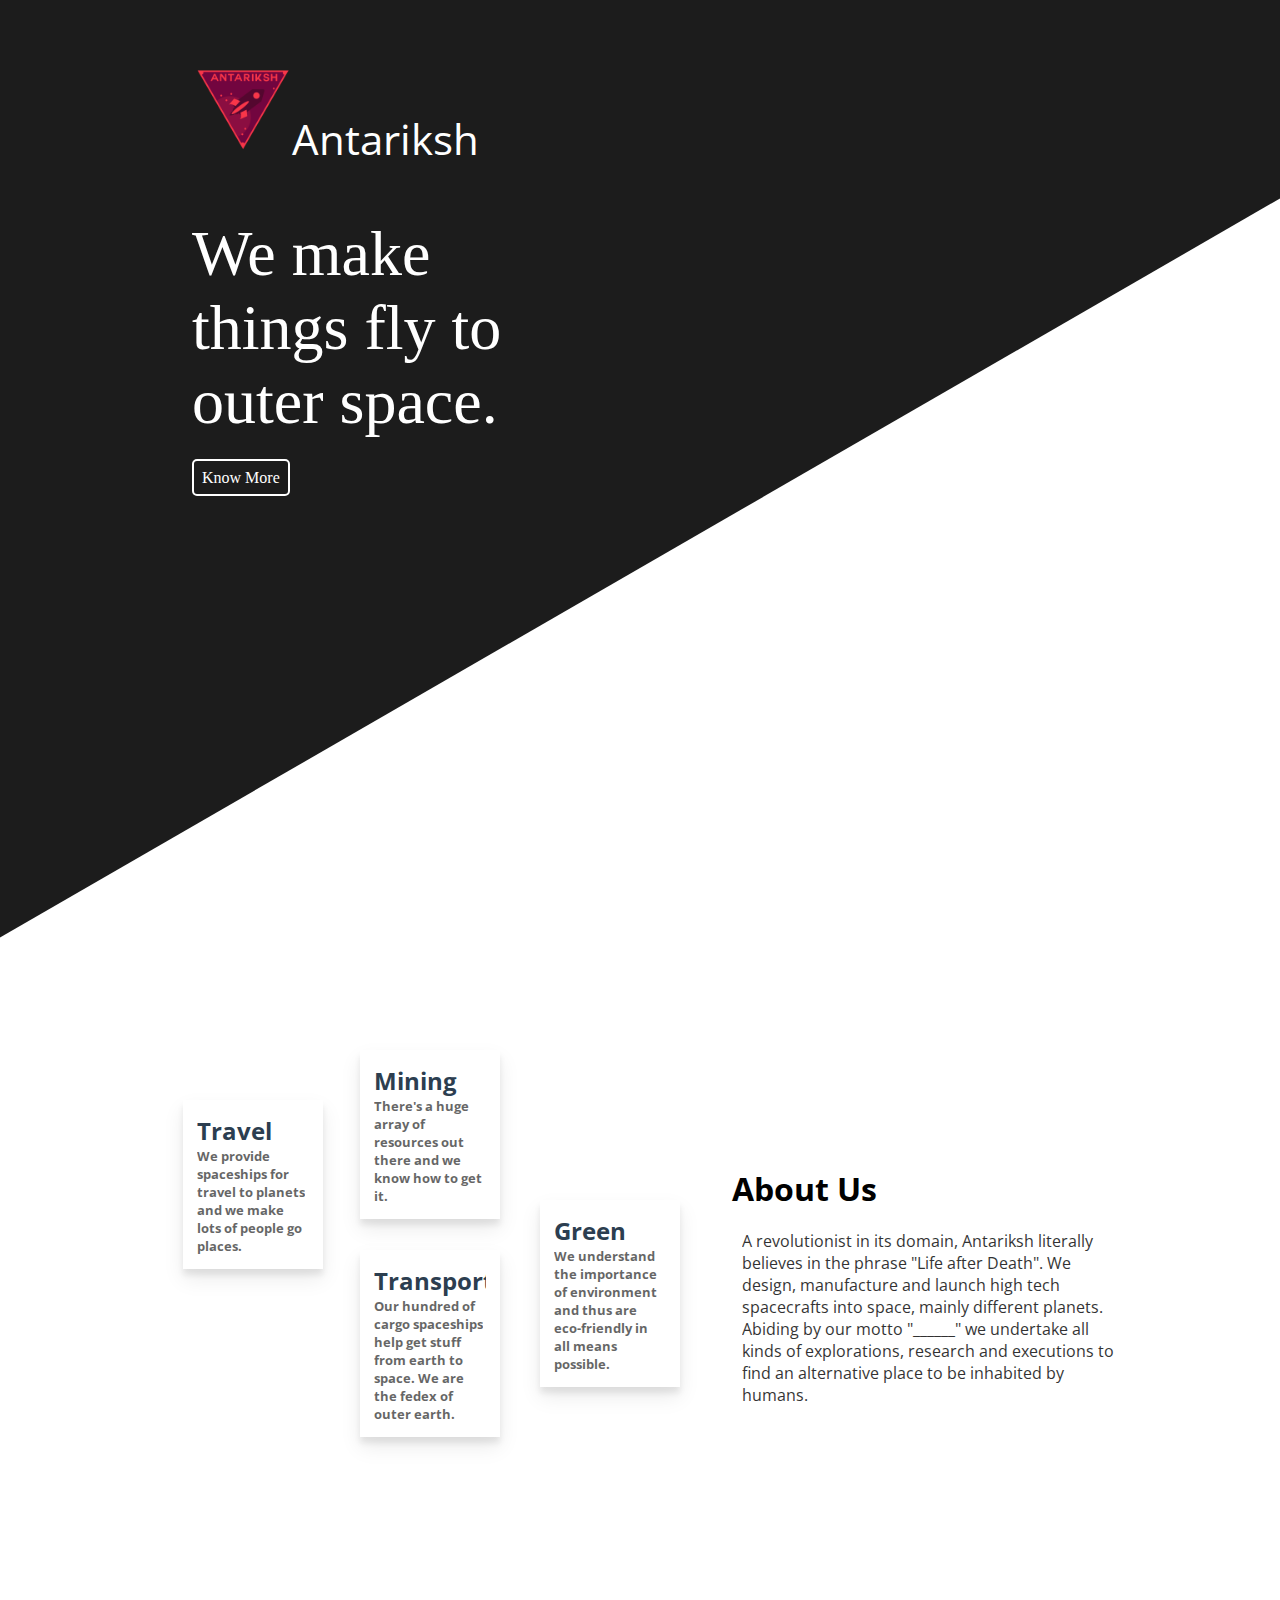
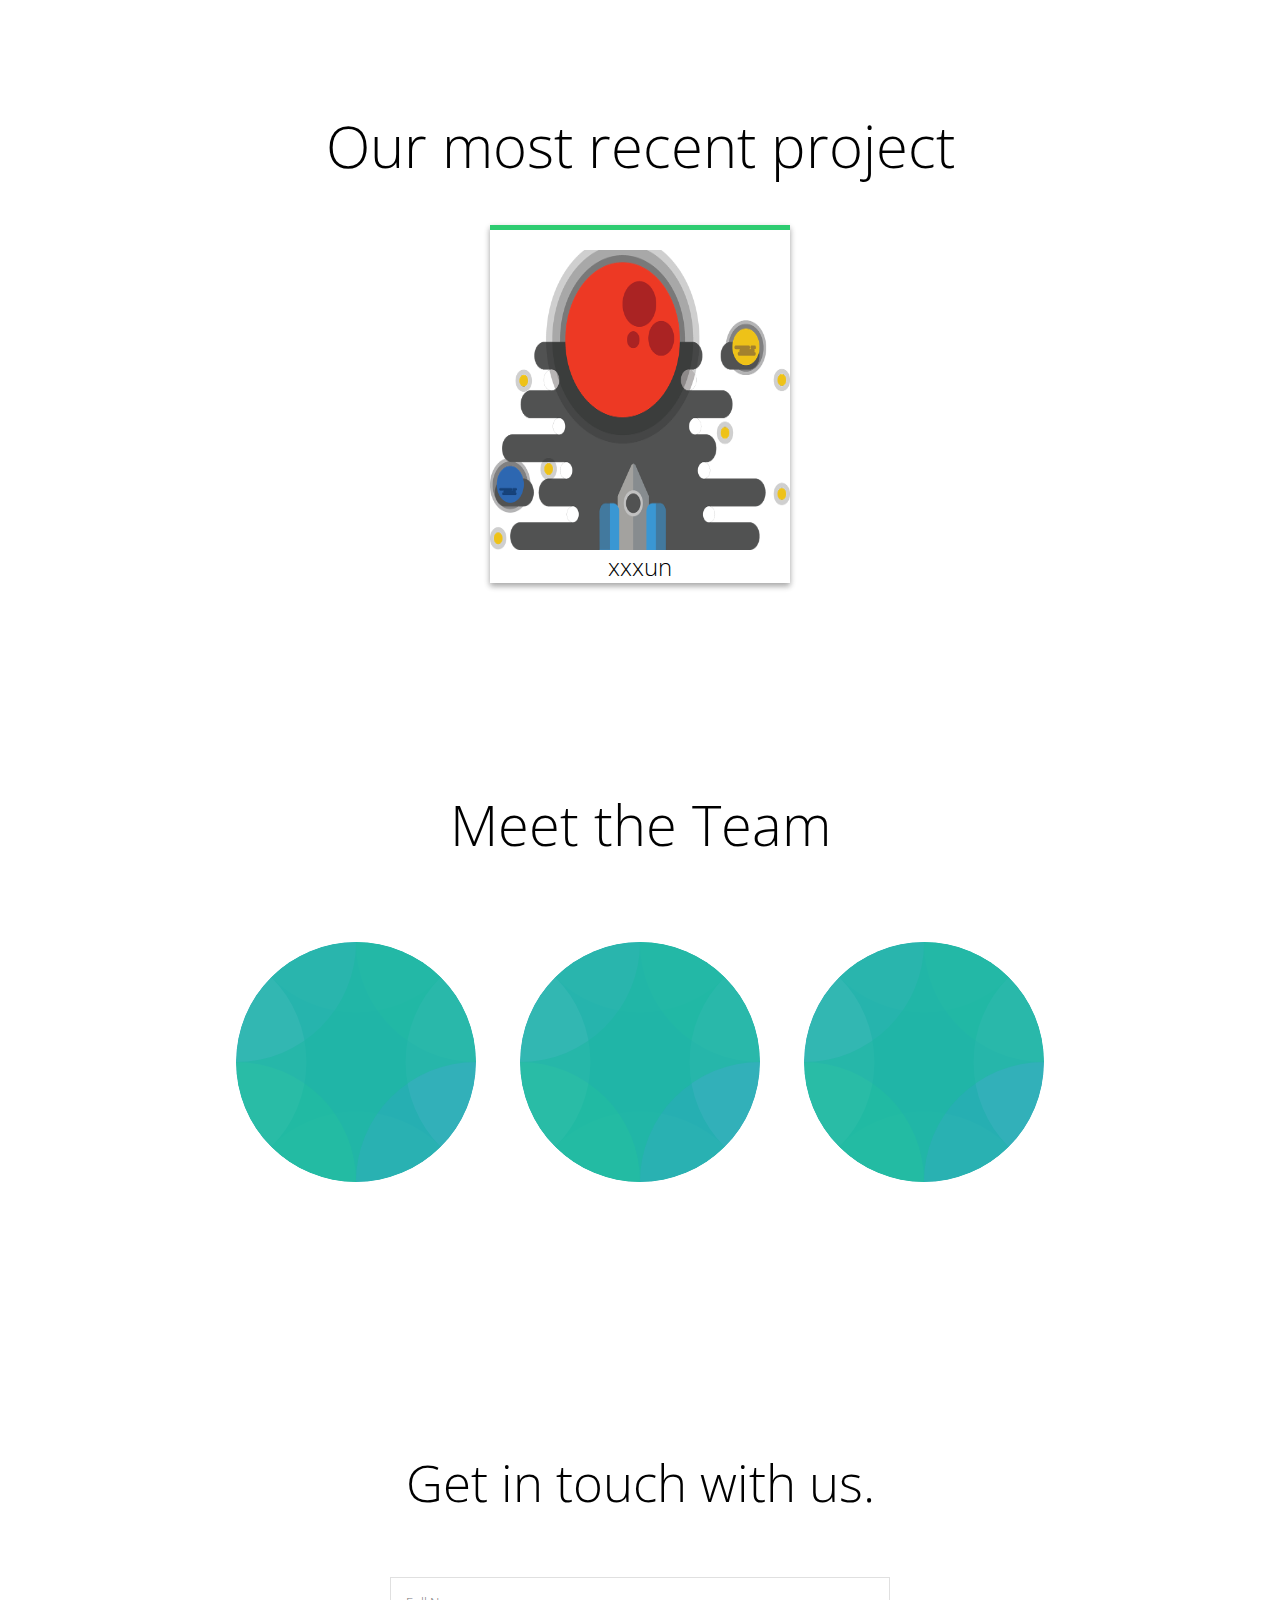
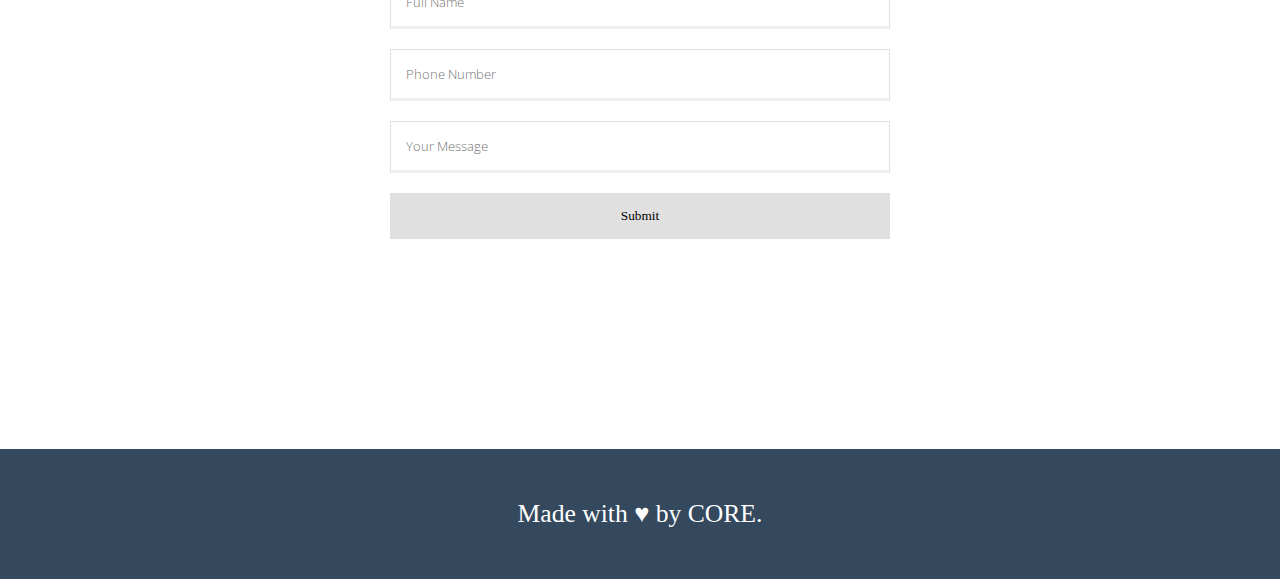
==== index.html @ 59da771d "Add files via upload" ====
<head>
	<script
			  src="https://code.jquery.com/jquery-3.2.1.min.js"
			  integrity="sha256-hwg4gsxgFZhOsEEamdOYGBf13FyQuiTwlAQgxVSNgt4="
			  crossorigin="anonymous"></script>
	<link href="https://fonts.googleapis.com/css?family=Open+Sans:100,200,300,400,500,600" rel="stylesheet">
	<link rel="stylesheet" type="text/css" href="style2.css">
</head>
<body>
	<script type="text/javascript">
	$(document).ready(function(){
 
  $("a").on('click', function(event) {
    
    if (this.hash !== "") {
    
      event.preventDefault();
      
      var hash = this.hash;

            $('html, body').animate({
        scrollTop: $(hash).offset().top
      }, 800, function(){
   
       
        window.location.hash = hash;
      });
    }
  });
});
	</script>
	
	<div class="header">
		<div class="left-part nav-ele">
		<span><img src="logo.png" height="100px" width="100px"></span>Antariksh</div>
	
	</div>
	
	<div class="main">
	
		<h1>We make <br>things fly to<br> outer space.</h1>
		<a href="#about">Know More</a>
	</div>
	
	<div class="about" align="right" id="about">
		<h1>About Us</h1>
		<p>A revolutionist in its domain, Antariksh literally believes in the phrase &quot;Life after Death&quot;. We design, manufacture and launch high tech spacecrafts into space, mainly different planets. Abiding by our motto &quot;______&quot; we undertake all kinds of explorations, research and executions to find an alternative place to be inhabited by humans.
 </p>
		<div class="text-box box1">
			<h2>Travel</h2>
			<h5>We provide spaceships for travel to planets and we make lots of people go places.</h5>
		</div>
		<div class="text-box box2">
			<h2>Transport.</h2>
			<h5>Our hundred of cargo spaceships help get stuff from earth to space. We are the fedex of outer earth.</h5>
		</div>
		<div class="text-box box3">
			<h2>Mining</h2>
			<h5>There's a huge array of resources out there and we know how to get it.</h5>
		</div>
		<div class="text-box box4">
			<h2>Green</h2>
			<h5>We understand the importance of environment and thus are eco-friendly in all means possible.</h5>
		</div>
	</div>
	<div class="project" align="center">
		
		<p class="product-heading">Our most recent project</p>
		<a href="index2.html"><div class="cards">
			<img src="art.png" height="300px" width="300px">
			<h2>xxxun</h2>
		</div></a>
		</div>
	
	<div class="team" align="center">
		<h1>Meet the Team</h1>
		<div class="row" align="center">
			<div class="person">
				<br><br><br><br>
				<h2>Tanvish Jha</h2>
				<h3>CEO</h3>
			</div>
			<div class="person">
				<br><br><br><br>
				<h2>Raghav Puri</h2>
				<h3>Senior Manager</h3>
			</div>
			<div class="person">
				<br><br><br><br>
				<h2>Tapish Golcha</h2>
				<h3>Event Handler</h3>
			</div>
			
		</div>
	</div>
	<div class="contact" align="center">
		<h1>Get in touch with us.</h1>
		<input type="text" name="name" placeholder="Full Name"><br>
		<input type="text" name="name" placeholder="Phone Number"><br>
		<input type="text" name="name" placeholder="Your Message"><br>
		<button type="submit">Submit</button>
	</div>
	<div class="footer" align="center">
		Made with &hearts; by CORE.
	</div>
---- style2.css ----
*, :after , :before{
	margin: 0;
	padding: 0;
	box-sizing: border-box;
	transition: .3s;
	overflow-x: hidden;
	font-family: Open Sans;
}

.header{
	
	z-index: 4242;
}
.left-part{
	animation: in-slide 0.7s forwards ease-in-out;
	
	font-size: 2.6rem;
	position: relative;
	margin-top: 55px;
	margin-left: 15%;
	color: white;
	z-index: 4242;
}
.main img{
	position: absolute;
	margin-top: -35%;
	height: 160%;
	margin-left: -40%;
	z-index: -5;
	width: 150%;
	animation: emerge 0.5s forwards ease-in-out;
}

.main{
	overflow: hidden;
	position: relative;
	top: 0;
	font-family: 'Noto Sans',verdana;
	font-weight: 300;
	padding-top: 50px;
	padding-bottom: 400px;
	color: white;
	background: ;
	z-index: 1;
}
body:before {

    content: "";
    position: absolute;
    top: calc(-350vw + 440px);
    left: 0;
    height: 360vw;
    width: 100%;
    background: #000;
    transform: skewY(-30deg);
    opacity: 0.89;
   
    
    z-index: 1;
   
}
/*.main:after{
	position: absolute;
	content: "";
	z-index: 1;
	height:380px;
	width: 980px;
	top: 230px;
	left: 280px;
	background-image: url('blue.png');
	background-size: contain;
	border-radius: 30%;
	opacity: 1;
	transform: rotateZ(-29deg);
	

}
.main:before{
		position: absolute;
	content: "";
	z-index: 1;
	height:380px;
	width: 980px;
	top: 250px;
	left: 300px;
	background-image: url('orange.png');
	background-size: contain;
	border-radius: 30%;
	opacity: 1;
	transform: rotateZ(-29deg);


}*/
.main h1{
	margin-left: 15%;
	font-family: "Roboto",verdana;
	font-weight: 500;
	font-size: 4rem;
	padding-bottom: 30px;

}
.main p{
	margin-left: 15%;
	width: 30%;
	padding-bottom: 30px;
}

.main a{
	text-decoration: none;
	color: white;
	margin-left: 15%;
	padding: 8px;
	border:2px solid white;
	font-family: "Noto Sans",verdana;
	position: relative;
	z-index: 1;
	border-radius: 5px;

}
.main a:after{
	position: absolute;
	content: "";
	top: 0;
	left: 0;
	z-index: -1;
	background-color: white;
	height: 0;
	width: 0;
	border-radius: 5px;
	opacity: 1;
	
}
.main a:hover:after{
	height: 100%;
	width: 100%;
	opacity: 1;
	

}
.main a:hover{
	color: black;
	border: 2px solid transparent;
}
.about{
	padding-top: 280px;
	padding-bottom: 100px;
	font-family: 'Noto Sans',verdana;

}
.about h1{
	margin-right: 31.5%;
}
.about p{
	margin-right: 12%;
	width: 30%;
	opacity: 0.8;
	padding-top: 20px;
	text-align: left;
}
a{
	text-decoration: none;
	color: inherit;
}
.text-box{
	width: 140px;
	text-align: left;
	position: absolute;
	box-shadow: 0 10px 20px rgba(0,0,0,0.08), 0 6px 6px rgba(0,0,0,0.08);
	padding: 14px;
}
.box1{
	left: 183px;
    top: 1100px;
}
.box2{
	top: 1250px;
	left: 360px;
}
.box3{
	top: 1050px;
	left: 360px;
}
.box4{
	left: 540px;
	top: 1200px;
}
.about h2{
	color: #2c3e50;
}
.about h5{
	opacity: 0.6;
}
.more{
	position: relative;
	padding-top: 100px;
}


.project{
	margin-top: 100px;
	padding-top: 100px;
	padding-bottom: 100px;
	background: #fff;
	align-items: center;
	height: 700px;
}
.product-heading{
	font-weight: 100;
	font-size: 3.6rem;
	padding-bottom: 40px;
}
.cards{
	 box-shadow: 0 3px 6px rgba(0,0,0,0.16), 0 3px 6px rgba(0,0,0,0.23);
	 width: 300px;
	 padding-top: 20px;
	 border-top: 5px solid #2ecc71;
}
.cards h2{
	font-weight: 100;
}
 
.team{
	position: relative;
	margin-top:80px;
	font-family: 'Noto Sans',verdana;

}
.team h1{
	padding-bottom: 80px;
	font-size: 3.5rem;
	font-weight: 100;
}
.person h2{
	font-size: 2rem;
	font-weight: 100;
}
.person h3{
	padding-top: 10px;
	font-weight: 100;
	opacity: 0.7;
}
.person {
	background: rgb(255,255,255);
	border-radius: 50%;
	cursor: pointer;
	position: relative;
	margin: 0 auto;
	width: 15em; 
	height: 15em;
	overflow: hidden;
	transform: translateZ(0);
	display: inline-block;
	margin-left: 20px;
	margin-right: 20px;
}

.person h2 {
	color: rgba(0, 0, 0,0);
	font-family: 'Open Sans', sans-serif;
	font-weight: 900;
	font-size: 1.6em;
	line-height: -.2em;
	text-align: center;
	text-transform: uppercase;
	-webkit-font-smoothing: antialiased;
	user-select: none;
	transition: color 0.8s ease-in-out;
}
.person h3 {
	color: rgba(189, 185, 199,0);
	font-family: 'Open Sans', sans-serif;
	font-weight: 900;
	font-size: 1.2em;
	line-height: -3.2em;
	text-align: center;
	text-transform: uppercase;
	-webkit-font-smoothing: antialiased;
	user-select: none;
	transition: color 0.8s ease-in-out;
}

.person:before,
.person:after {
		border-radius: 50%;
	content:"";
	position: absolute;
	top: 0; 
	left: 0;
	width: inherit; 
	height: inherit;			
	box-shadow: inset 10.6em 0 0 rgba(26, 188, 156,0.5),   inset 0 10.6em 0 rgba(30, 140, 209, 0.2), 
	            inset -10.6em 0 0 rgba(26, 188, 156,0.5), 
	         	   inset 0 -10.6em 0 rgba(30, 140, 209, 0.2);
	transition: box-shadow 0.75s;
}


.person:after  {
	transform: rotate(45deg);
}


.person:hover:before,.person:hover:after  {
	box-shadow: inset 0.16em 0 0 rgba(46, 204, 113,0.5), 
	            inset 0 0.16em 0 rgba(52, 152, 219,0.5), 
	            inset -0.16em 0 0 rgba(155, 89, 182,0.5),	
	            inset 0 -0.16em 0 rgba(231, 76, 60,0.5);
}

.person:hover  h2  {
	color: rgba(0, 0, 0,1);
}
.person:hover h3{	
	color: rgba(0, 0, 0, 0.7);
}
.team img{
	padding: 20px;
	border-radius: 50%;
}
.card{
	width: 240px;
	 box-shadow: 0 3px 6px rgba(0,0,0,0.16), 0 3px 6px rgba(0,0,0,0.23);
	 padding: 20px;
	 padding-top: 0;
	 margin:20px;
	 display: inline-block;
}
.card:hover{
	transform: translateY(-10px);
}
.team h2{
	font-weight: 100;
}
.contact{
	position: relative;
	margin-top: 60px;
	padding-top: 200px;
	padding-bottom: 200px;
	background: transparent;
	
	font-weight: 300;
	font-size: 1.6rem;

}
.contact h1{
	padding-bottom: 50px;
	font-weight: 100;
}
input{
	padding: 15px;
	margin: 10px;
	width: 500px;
	border:1px solid #e0e0e0;
		
	font-weight: 300;
	border-bottom: 3px solid #eeee;
	cursor: pointer;
}
input:focus{
	outline: none;
	border-bottom: 3px solid #2ecc71;
}
button{
	margin: 10px;
	width: 500px;
	border:none;
	background: #e0e0e0;
	padding: 15px;
	cursor: pointer;
		font-family: 'Noto Sans',verdana;
	font-weight: 300;
	
}
button:hover{
	width: 540px;
	background: #34495e;
	color: #eeee
}
button:focus{
	outline: none;
}
.footer{
	background: #34495e;
	padding-top: 50px;
	padding-bottom: 50px;
		font-family: 'Barlow Condensed',verdana;
	font-weight: 300;
	color: white;
	font-size: 1.6rem;
}
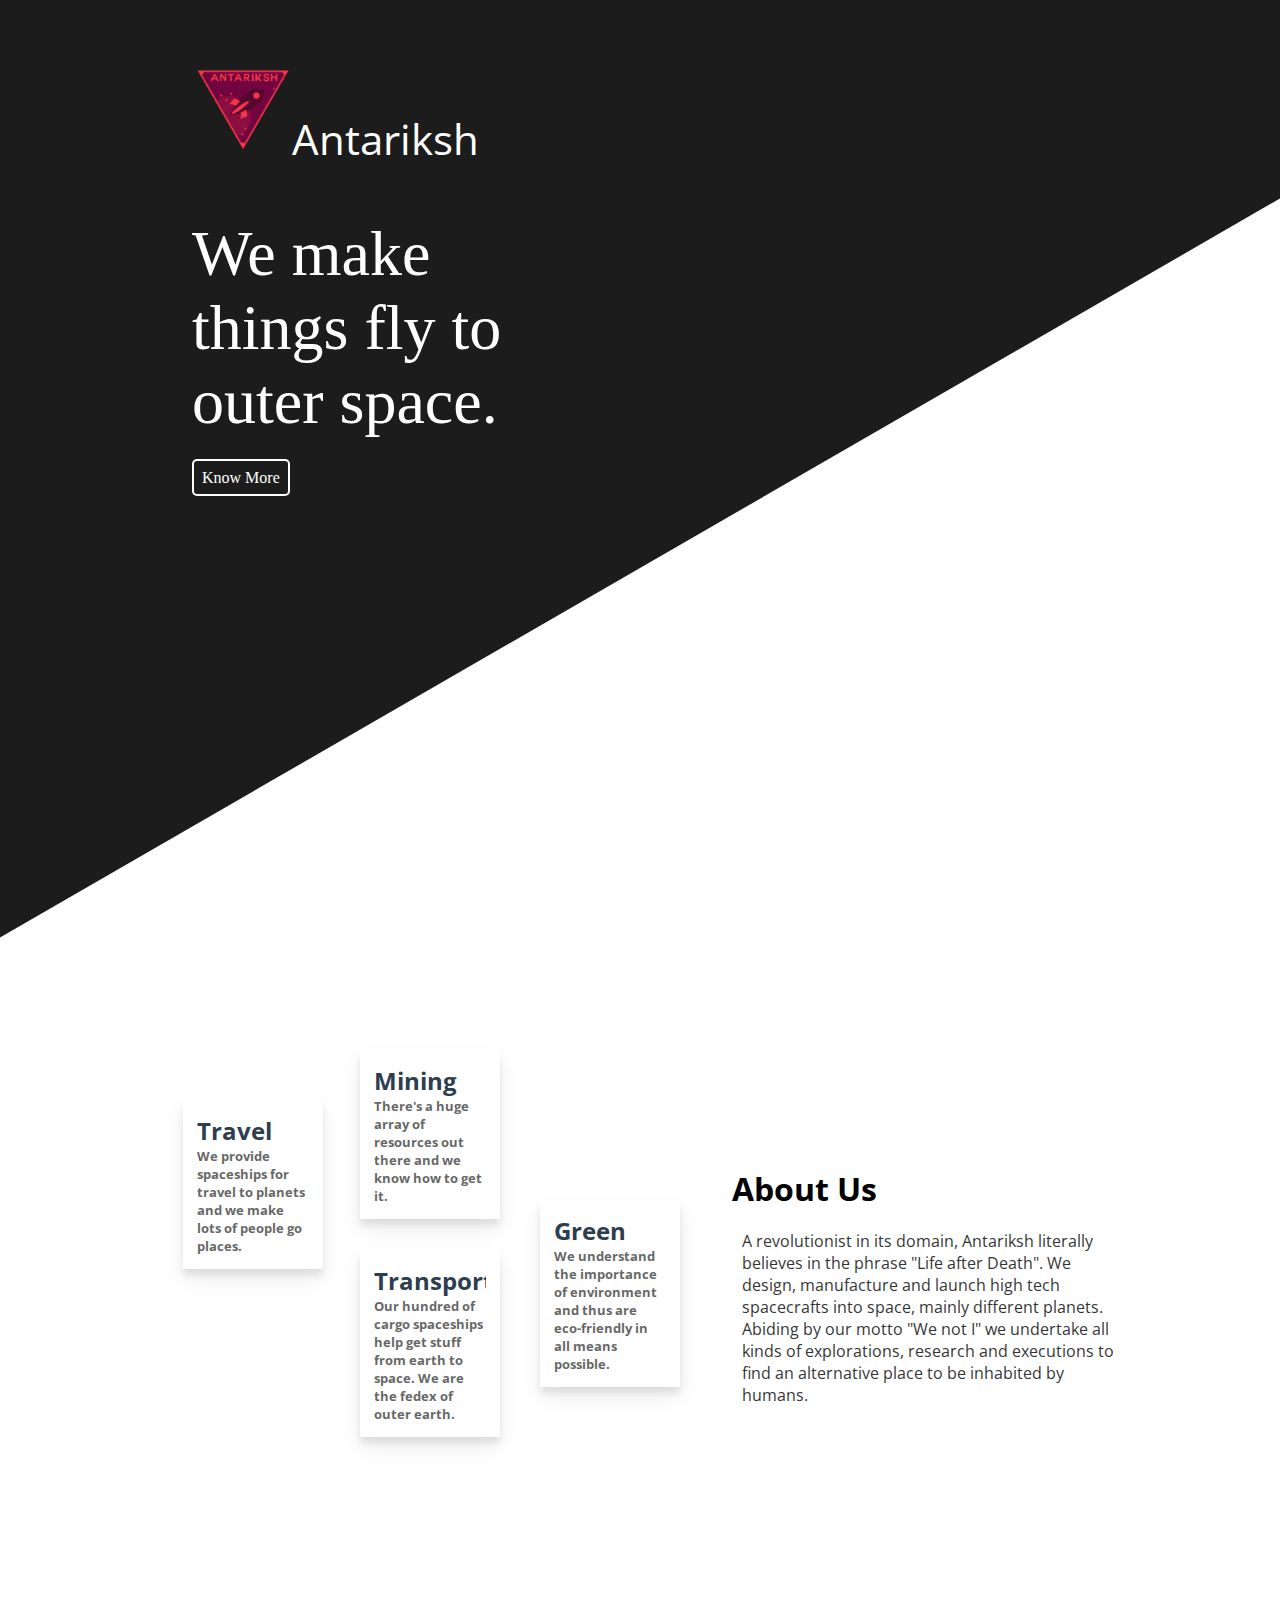
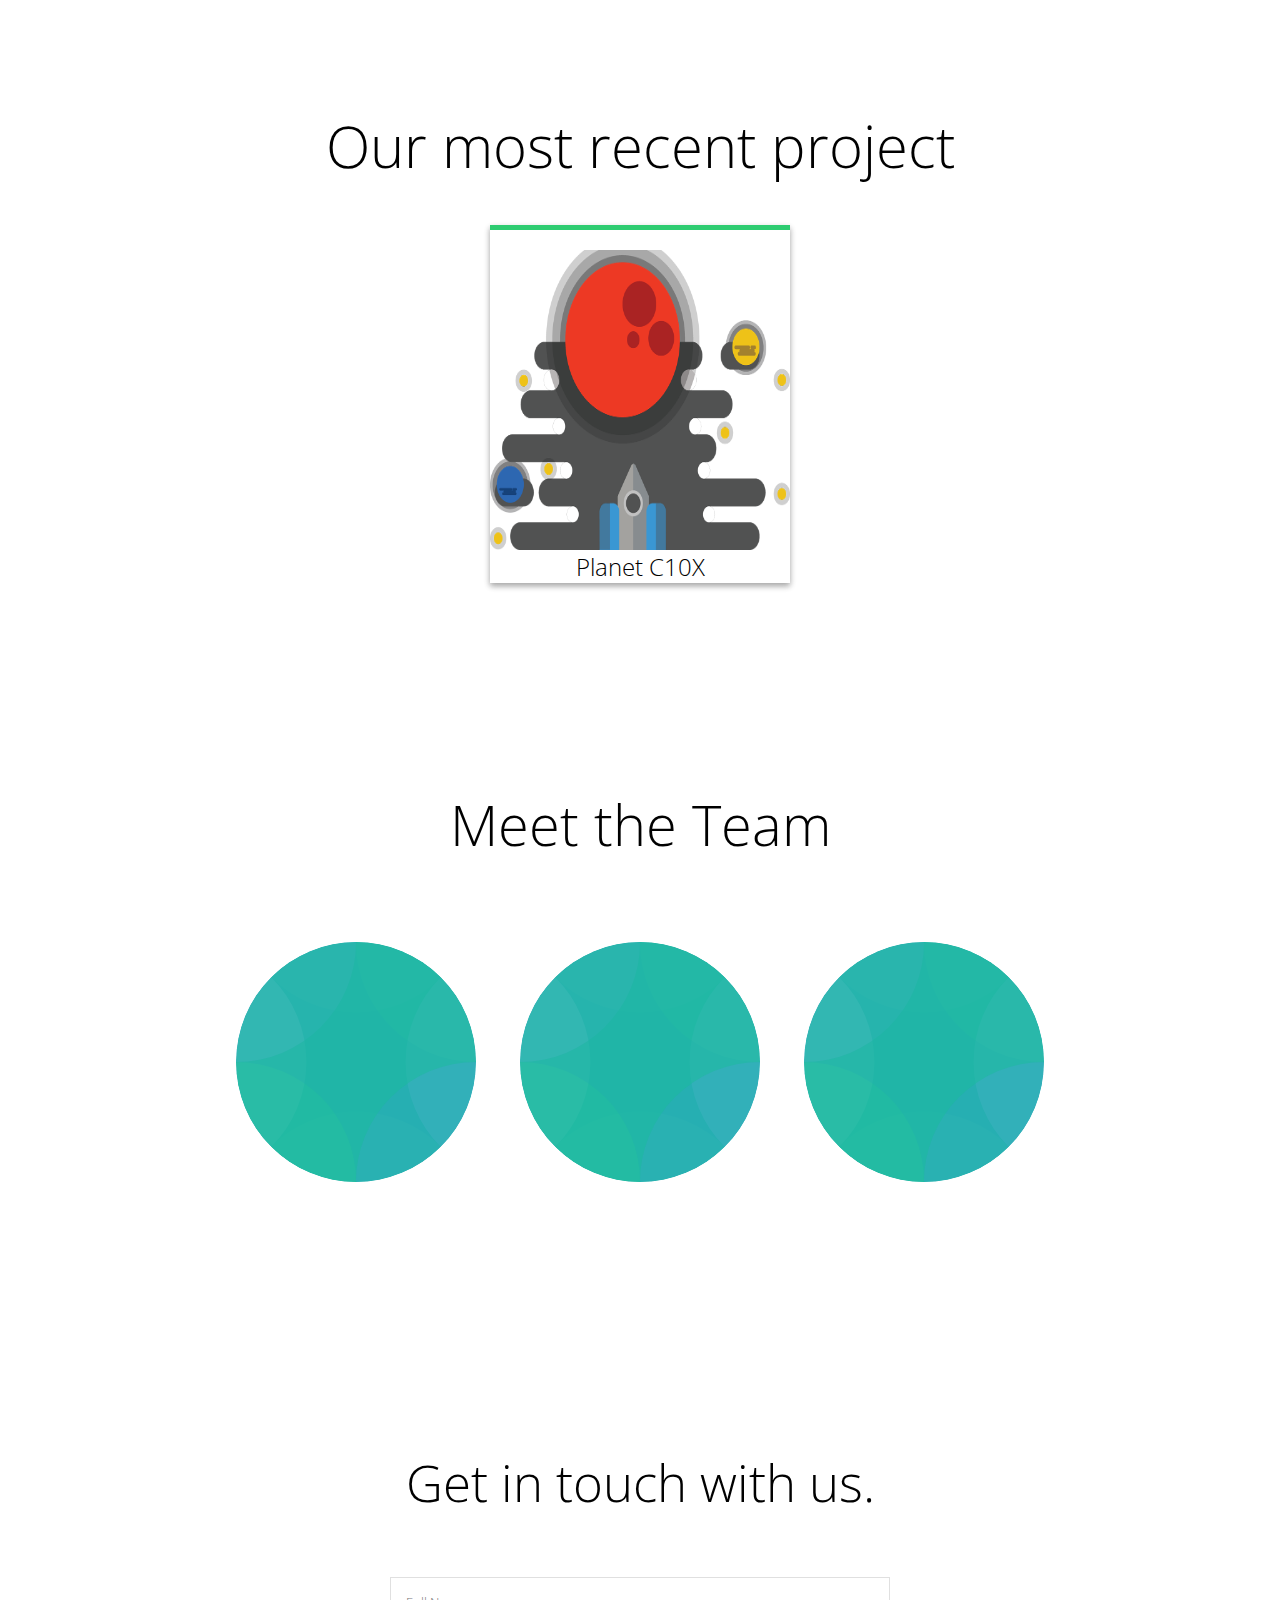
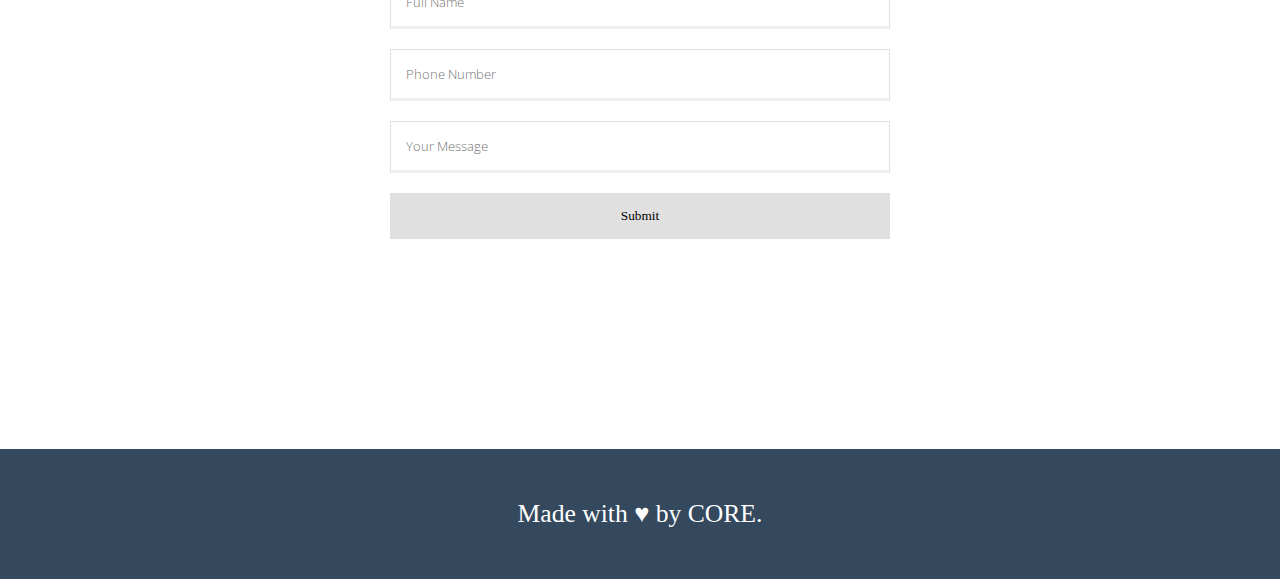
==== commit 106141c7: "Update index.html" ====
--- a/index.html
+++ b/index.html
@@ -44,7 +44,7 @@
 	
 	<div class="about" align="right" id="about">
 		<h1>About Us</h1>
-		<p>A revolutionist in its domain, Antariksh literally believes in the phrase &quot;Life after Death&quot;. We design, manufacture and launch high tech spacecrafts into space, mainly different planets. Abiding by our motto &quot;______&quot; we undertake all kinds of explorations, research and executions to find an alternative place to be inhabited by humans.
+		<p>A revolutionist in its domain, Antariksh literally believes in the phrase &quot;Life after Death&quot;. We design, manufacture and launch high tech spacecrafts into space, mainly different planets. Abiding by our motto &quot;We not I&quot; we undertake all kinds of explorations, research and executions to find an alternative place to be inhabited by humans.
  </p>
 		<div class="text-box box1">
 			<h2>Travel</h2>
@@ -68,7 +68,7 @@
 		<p class="product-heading">Our most recent project</p>
 		<a href="index2.html"><div class="cards">
 			<img src="art.png" height="300px" width="300px">
-			<h2>xxxun</h2>
+			<h2>Planet C10X</h2>
 		</div></a>
 		</div>
 	
@@ -94,12 +94,15 @@
 		</div>
 	</div>
 	<div class="contact" align="center">
+		<form action="https://formspree.io/tanvishjha@gmail.com"
+      method="POST">
 		<h1>Get in touch with us.</h1>
 		<input type="text" name="name" placeholder="Full Name"><br>
-		<input type="text" name="name" placeholder="Phone Number"><br>
-		<input type="text" name="name" placeholder="Your Message"><br>
-		<button type="submit">Submit</button>
+		<input type="text" name="number" placeholder="Phone Number"><br>
+		<input type="text" name="message" placeholder="Your Message"><br>
+		<button>Submit</button>
+		</form>
 	</div>
 	<div class="footer" align="center">
 		Made with &hearts; by CORE.
-	</div>+	</div>
